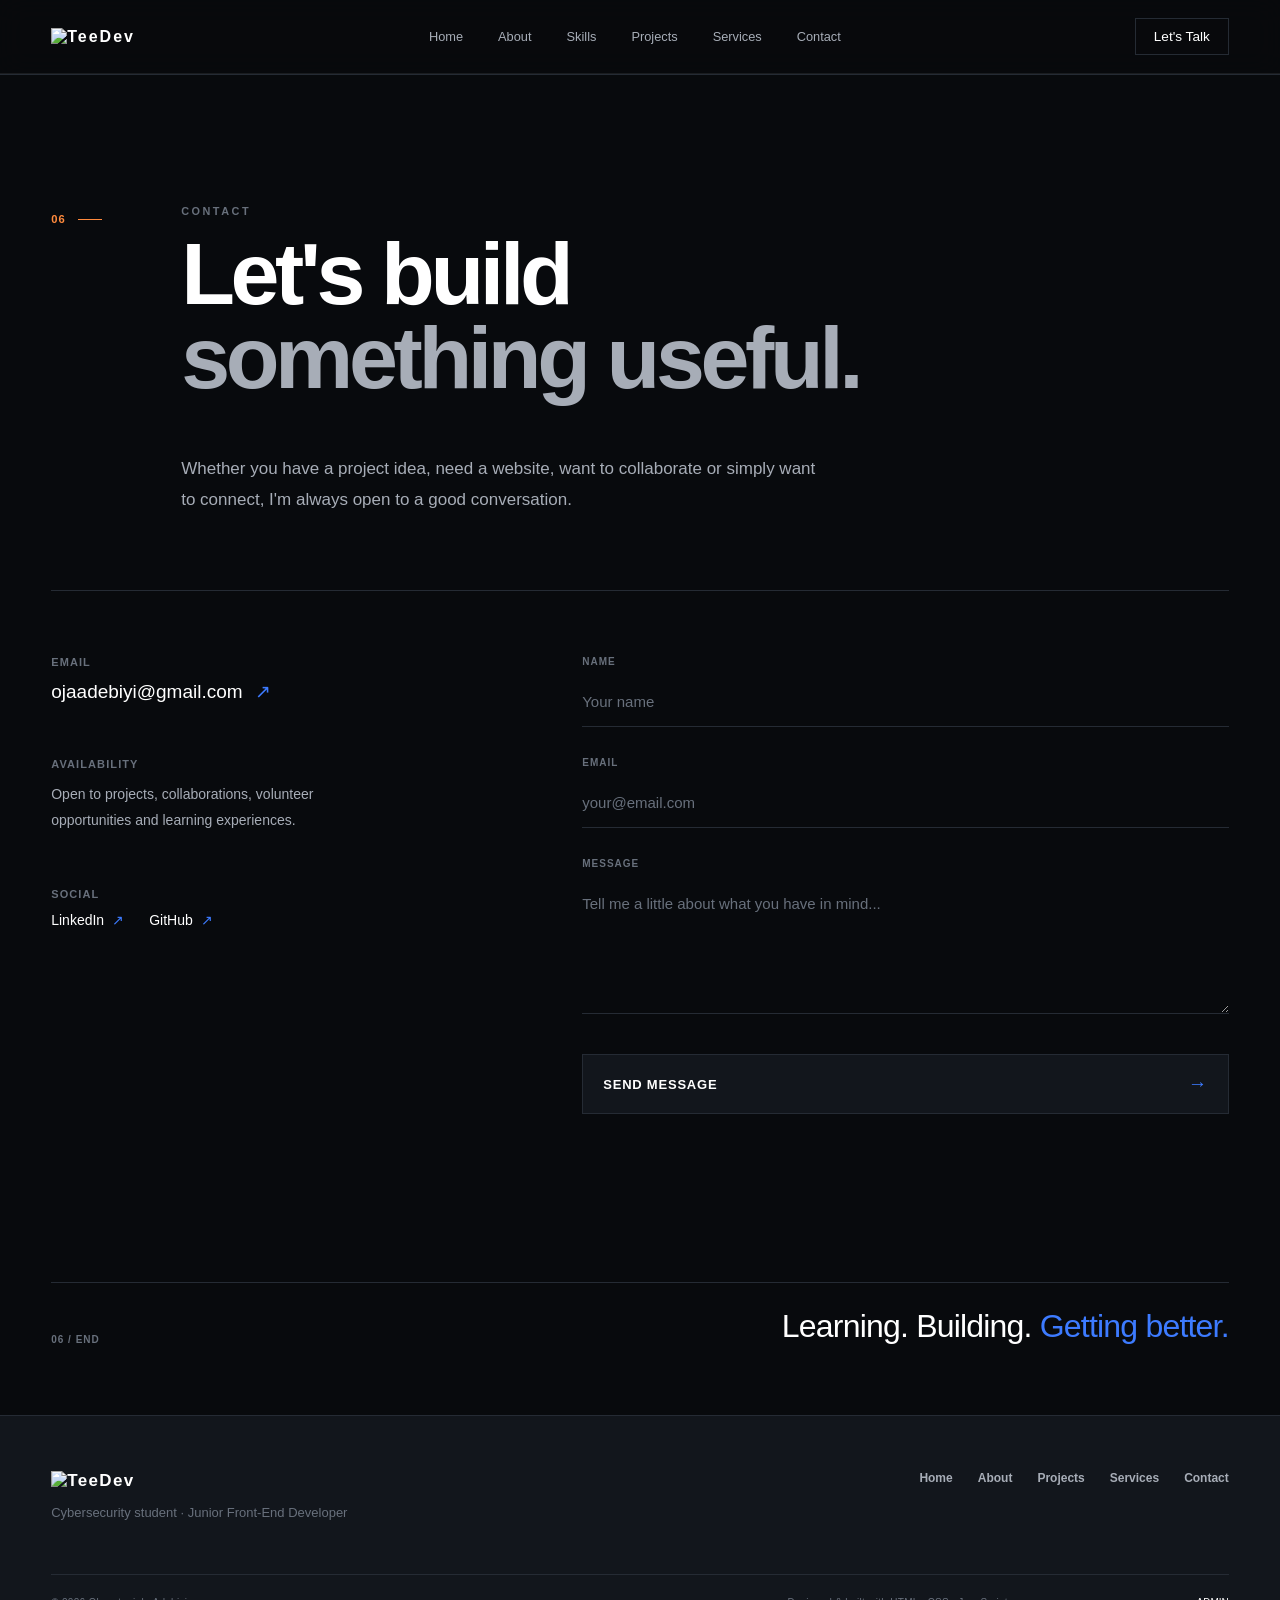
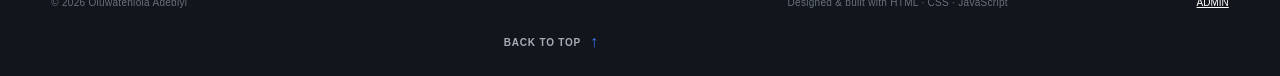
==== contact.html @ d4c6e060 "Initial TeeDev portfolio upload" ====
<!DOCTYPE html>
<html lang="en"><head><meta charset="utf-8"/><meta content="width=device-width, initial-scale=1.0" name="viewport"/><title>Contact — TeeDev</title><meta content="TeeDev — Digital portfolio showcasing web development, digital projects, creative work and experience." name="description"/><link href="portfolio.css" rel="stylesheet"/></head><body>
<header class="navbar">
<div class="nav-container">
<a class="logo" href="index.html">
<img alt="TeeDev" src="img/teedev-logo.png"/>
</a>
<button aria-expanded="false" aria-label="Open navigation" class="menu-toggle" type="button">
<span></span><span></span><span></span>
</button>
<nav class="nav-menu">
<a href="index.html">Home</a>
<a href="about.html">About</a>
<a href="skills.html">Skills</a>
<a href="projects.html">Projects</a>
<a href="services.html">Services</a>
<a href="contact.html">Contact</a>
</nav>
<a class="nav-button" href="contact.html">Let's Talk</a>
</div>
</header>
<main><section class="contact" id="contact">
<div class="contact-container">
<!-- SECTION HEADER -->
<div class="contact-heading">
<div class="section-number">
<span>06</span>
<i></i>
</div>
<div class="contact-title">
<p class="section-label">
                    CONTACT
                </p>
<h2>
                    Let's build
                    <span>something useful.</span>
</h2>
</div>
</div>
<!-- CONTACT INTRO -->
<div class="contact-intro">
<p>
                Whether you have a project idea, need a website,
                want to collaborate or simply want to connect,
                I'm always open to a good conversation.
            </p>
</div>
<!-- CONTACT CONTENT -->
<div class="contact-grid">
<!-- LEFT -->
<div class="contact-info">
<div class="contact-block">
<span class="contact-label">
                        EMAIL
                    </span>
<a class="contact-link" href="mailto:ojaadebiyi@gmail.com">
                        ojaadebiyi@gmail.com
                        <span>↗</span>
</a>
</div>
<div class="contact-block">
<span class="contact-label">
                        AVAILABILITY
                    </span>
<p>
                        Open to projects, collaborations,
                        volunteer opportunities and learning
                        experiences.
                    </p>
</div>
<div class="contact-block">
<span class="contact-label">
                        SOCIAL
                    </span>
<div class="contact-socials">
<a href="#" rel="noopener noreferrer" target="_blank">
                            LinkedIn
                            <span>↗</span>
</a>
<a href="#" rel="noopener noreferrer" target="_blank">
                            GitHub
                            <span>↗</span>
</a>
</div>
</div>
</div>
<!-- RIGHT — FORM -->
<div class="contact-form-wrap">
<form class="contact-form" id="contactForm">
<div class="form-group">
<label for="name">
                            NAME
                        </label>
<input id="name" name="name" placeholder="Your name" required="" type="text"/>
</div>
<div class="form-group">
<label for="email">
                            EMAIL
                        </label>
<input id="email" name="email" placeholder="your@email.com" required="" type="email"/>
</div>
<div class="form-group">
<label for="message">
                            MESSAGE
                        </label>
<textarea id="message" name="message" placeholder="Tell me a little about what you have in mind..." required="" rows="6"></textarea>
</div>
<button class="contact-submit" type="submit">
                        Send Message
                        <span>→</span>
</button>
<p class="form-status" id="formStatus"></p>
</form>
</div>
</div>
<!-- FINAL STATEMENT -->
<div class="contact-closing">
<span class="closing-number">
                06 / END
            </span>
<p>
                Learning. Building.
                <span>Getting better.</span>
</p>
</div>
</div>
</section></main>
<footer class="footer">
<div class="footer-container">
<div class="footer-top">
<div class="footer-brand">
<a class="footer-logo" href="index.html">
<img alt="TeeDev" src="img/teedev-logo.png"/>
</a>
<p>Cybersecurity student · Junior Front-End Developer</p>
</div>
<div class="footer-links">
<a href="index.html">Home</a>
<a href="about.html">About</a>
<a href="projects.html">Projects</a>
<a href="services.html">Services</a>
<a href="contact.html">Contact</a>
</div>
</div>
<div class="footer-bottom">
<span>© 2026 Oluwateniola Adebiyi</span>
<span>Designed &amp; built with HTML · CSS · JavaScript</span>
<a class="admin-access" href="admin.html">ADMIN</a><a class="back-to-top" href="#">BACK TO TOP <span>↑</span></a>
</div>
</div>
</footer>
<script src="portfolio.js"></script><script src="https://cdn.jsdelivr.net/npm/@supabase/supabase-js@2"></script><script src="supabase-config.js"></script><script src="portfolio.js"></script></body></html>
---- portfolio.css ----
/* =========================================
   PORTFOLIO — GLOBAL STYLES
========================================= */

:root {
    --bg: #080A0D;
    --surface: #12161C;
    --surface-light: #181D24;

    --white: #FFFFFF;
    --text-secondary: #A7ADB7;
    --text-muted: #68707C;

    --blue: #3D7BFF;
    --orange: #FF8A3D;

    --border: #252B34;

    --font-display: "Space Grotesk", sans-serif;
    --font-body: "Inter", sans-serif;
}

* {
    box-sizing: border-box;
    margin: 0;
    padding: 0;
}

html {
    scroll-behavior: smooth;
}

body {
    background: var(--bg);
    color: var(--white);
    font-family: var(--font-body);
    overflow-x: hidden;
}

img {
    max-width: 100%;
}

button,
a {
    font: inherit;
}

::selection {
    background: var(--blue);
    color: var(--white);
}


/* =========================================
   SHARED
========================================= */

.section-number {
    display: flex;
    align-items: center;
    gap: 12px;
    padding-top: 8px;
}

.section-number span {
    color: var(--orange);
    font-size: 0.7rem;
    font-weight: 700;
    letter-spacing: 1px;
}

.section-number i {
    display: block;
    width: 24px;
    height: 1px;
    background: var(--orange);
}

.section-label {
    margin: 0 0 15px;
    color: var(--text-muted);
    font-size: 0.68rem;
    font-weight: 700;
    letter-spacing: 2.5px;
}


/* =========================================
   NAVBAR
========================================= */

.navbar {
    position: sticky;
    top: 0;
    z-index: 1000;
    width: 100%;
    padding: 18px 0;
    background: rgba(8, 10, 13, 0.88);
    backdrop-filter: blur(14px);
    -webkit-backdrop-filter: blur(14px);
    border-bottom: 1px solid rgba(255, 255, 255, 0.08);
}

.nav-container {
    width: min(92%, 1200px);
    margin: 0 auto;
    display: flex;
    align-items: center;
    justify-content: space-between;
    gap: 30px;
}

.logo {
    flex-shrink: 0;
    color: var(--white);
    text-decoration: none;
    font-family: var(--font-display);
    font-size: 1rem;
    font-weight: 700;
    letter-spacing: 2px;
}

.nav-menu {
    display: flex;
    align-items: center;
    justify-content: center;
    gap: clamp(18px, 3vw, 35px);
    flex: 1;
}

.nav-menu a {
    position: relative;
    color: var(--text-secondary);
    text-decoration: none;
    font-size: clamp(0.78rem, 1vw, 0.9rem);
    white-space: nowrap;
    transition: color 0.25s ease;
}

.nav-menu a::after {
    content: "";
    position: absolute;
    left: 0;
    bottom: -7px;
    width: 0;
    height: 1px;
    background: var(--blue);
    transition: width 0.25s ease;
}

.nav-menu a:hover {
    color: var(--white);
}

.nav-menu a:hover::after {
    width: 100%;
}

.nav-button {
    flex-shrink: 0;
    padding: 10px 18px;
    color: var(--white);
    background: transparent;
    border: 1px solid var(--border);
    text-decoration: none;
    font-size: 0.85rem;
    transition: 0.25s ease;
}

.nav-button:hover {
    border-color: var(--blue);
    background: rgba(61, 123, 255, 0.08);
}

.menu-toggle {
    display: none;
    width: 38px;
    height: 34px;
    padding: 7px;
    border: 1px solid var(--border);
    background: transparent;
    cursor: pointer;
}

.menu-toggle span {
    display: block;
    width: 100%;
    height: 1px;
    margin: 4px 0;
    background: var(--white);
}


/* =========================================
   HERO
========================================= */

.hero {
    position: relative;
    min-height: calc(100vh - 75px);
    padding: 90px 0 100px;
    overflow: hidden;
    background: var(--bg);
}

.hero::before {
    content: "";
    position: absolute;
    top: 18%;
    left: -120px;
    width: 300px;
    height: 300px;
    background: rgba(61, 123, 255, 0.055);
    filter: blur(100px);
    pointer-events: none;
}

.hero-container {
    position: relative;
    z-index: 2;
    width: min(92%, 1200px);
    margin: 0 auto;
    display: grid;
    grid-template-columns: 0.82fr 1.18fr;
    gap: clamp(50px, 7vw, 100px);
    align-items: center;
}

.hero-visual {
    position: relative;
    display: flex;
    justify-content: center;
}

.hero-image-wrap {
    position: relative;
    width: min(100%, 430px);
    aspect-ratio: 4 / 5;
    overflow: hidden;
    background: var(--surface);
    border: 1px solid var(--border);
    box-shadow: 0 25px 70px rgba(0, 0, 0, 0.4);
}

.hero-image-wrap img {
    width: 100%;
    height: 100%;
    display: block;
    object-fit: cover;
    transition: transform 0.6s ease;
}

.hero-image-wrap:hover img {
    transform: scale(1.03);
}

.image-accent {
    position: absolute;
    width: 75%;
    height: 75%;
    right: -16%;
    bottom: -13%;
    border: 1px solid var(--orange);
    opacity: 0.65;
    z-index: -1;
}

.hero-image-wrap::after {
    content: "";
    position: absolute;
    inset: 0;
    background: linear-gradient(to top, rgba(8, 10, 13, 0.65), transparent 35%);
    pointer-events: none;
}

.image-label {
    position: absolute;
    left: 24px;
    bottom: 22px;
    z-index: 3;
    display: flex;
    align-items: center;
    gap: 12px;
}

.image-label span {
    color: var(--orange);
    font-size: 0.7rem;
    font-weight: 700;
}

.image-label p {
    color: rgba(255, 255, 255, 0.75);
    font-size: 0.65rem;
    font-weight: 600;
    letter-spacing: 3px;
}

.hero-content {
    width: 100%;
    max-width: 720px;
}

.hero-intro {
    margin-bottom: 46px;
}

.eyebrow {
    display: flex;
    align-items: center;
    gap: 10px;
    margin-bottom: 22px;
    color: var(--blue);
    font-size: 0.68rem;
    font-weight: 700;
    letter-spacing: 2px;
}

.eyebrow span {
    width: 24px;
    height: 1px;
    background: var(--orange);
    flex-shrink: 0;
}

.hero h1 {
    margin: 0;
    color: var(--white);
    font-family: var(--font-display);
    font-size: clamp(3.5rem, 6.5vw, 6.3rem);
    font-weight: 600;
    line-height: 0.9;
    letter-spacing: -4px;
}

.hero h1 span {
    display: block;
    margin-top: 8px;
    color: var(--blue);
}

.hero-description {
    max-width: 560px;
    margin: 30px 0 0;
    color: var(--text-secondary);
    font-size: 1rem;
    line-height: 1.8;
}

.profile-grid {
    display: grid;
    grid-template-columns: repeat(2, 1fr);
    gap: 12px;
}

.profile-card {
    position: relative;
    min-height: 200px;
    padding: 22px;
    background: rgba(18, 22, 28, 0.78);
    border: 1px solid var(--border);
    transition: 0.3s ease;
}

.profile-card:hover {
    transform: translateY(-4px);
    background: var(--surface-light);
    border-color: rgba(61, 123, 255, 0.4);
}

.profile-card::before {
    content: "";
    position: absolute;
    top: -1px;
    left: -1px;
    width: 30px;
    height: 2px;
    background: var(--blue);
    transition: width 0.3s ease;
}

.profile-card:hover::before {
    width: 70px;
}

.profile-card-focus::before {
    background: var(--orange);
}

.card-top {
    display: flex;
    align-items: center;
    gap: 12px;
    margin-bottom: 30px;
}

.card-number {
    color: var(--blue);
    font-size: 0.65rem;
    font-weight: 700;
    letter-spacing: 1px;
}

.profile-card-focus .card-number {
    color: var(--orange);
}

.card-line {
    width: 35px;
    height: 1px;
    background: var(--border);
}

.card-label {
    margin: 0 0 12px;
    color: var(--text-muted);
    font-size: 0.62rem;
    font-weight: 700;
    letter-spacing: 2px;
}

.profile-card h2 {
    margin: 0 0 9px;
    color: var(--white);
    font-family: var(--font-display);
    font-size: 1.05rem;
    font-weight: 500;
    line-height: 1.35;
}

.card-description {
    max-width: 290px;
    margin: 0;
    color: var(--text-secondary);
    font-size: 0.78rem;
    line-height: 1.65;
}

.card-status {
    display: inline-block;
    margin-top: 14px;
    color: var(--blue);
    font-size: 0.64rem;
    font-weight: 600;
}

.profile-card-focus .card-status {
    color: var(--orange);
}

.skill-tags {
    display: flex;
    flex-wrap: wrap;
    gap: 7px;
}

.skill-tags span {
    padding: 7px 9px;
    color: var(--text-secondary);
    border: 1px solid var(--border);
    font-size: 0.67rem;
}


/* =========================================
   ABOUT
========================================= */

.about {
    padding: 130px 0;
    background: var(--bg);
    border-top: 1px solid rgba(255, 255, 255, 0.04);
}

.about-container,
.skills-container,
.work-container {
    width: min(92%, 1200px);
    margin: 0 auto;
}

.about-heading {
    display: grid;
    grid-template-columns: 80px 1fr;
    column-gap: 25px;
    margin-bottom: 75px;
}

.about-heading h2,
.skills-title h2 {
    max-width: 700px;
    margin: 0;
    color: var(--white);
    font-family: var(--font-display);
    font-size: clamp(2.8rem, 5vw, 5rem);
    font-weight: 500;
    line-height: 0.98;
    letter-spacing: -3px;
}

.about-heading h2 span {
    color: var(--blue);
}

.about-content {
    display: grid;
    grid-template-columns: 1.35fr 0.65fr;
    gap: clamp(60px, 10vw, 140px);
    align-items: start;
}

.about-main {
    max-width: 720px;
}

.about-lead {
    margin: 0 0 30px;
    color: var(--white);
    font-family: var(--font-display);
    font-size: clamp(1.35rem, 2.2vw, 1.75rem);
    line-height: 1.5;
}

.about-main p:not(.about-lead) {
    max-width: 680px;
    margin: 0 0 22px;
    color: var(--text-secondary);
    font-size: 0.95rem;
    line-height: 1.85;
}

.about-side {
    border-top: 1px solid var(--border);
}

.about-detail {
    display: flex;
    flex-direction: column;
    gap: 7px;
    padding: 19px 0;
    border-bottom: 1px solid var(--border);
}

.detail-label {
    color: var(--text-muted);
    font-size: 0.6rem;
    font-weight: 700;
    letter-spacing: 2px;
}

.about-detail strong {
    color: var(--white);
    font-family: var(--font-display);
    font-size: 0.88rem;
    font-weight: 500;
}

.about-detail:first-child strong {
    color: var(--blue);
}

.about-direction {
    display: grid;
    grid-template-columns: 80px 1fr auto;
    align-items: center;
    gap: 25px;
    margin-top: 100px;
    padding: 35px 0;
    border-top: 1px solid var(--border);
    border-bottom: 1px solid var(--border);
}

.direction-number {
    color: var(--orange);
    font-size: 0.7rem;
    font-weight: 700;
}

.direction-label {
    margin: 0 0 8px;
    color: var(--text-muted);
    font-size: 0.6rem;
    font-weight: 700;
    letter-spacing: 2px;
}

.direction-content h3 {
    max-width: 650px;
    margin: 0;
    color: var(--white);
    font-family: var(--font-display);
    font-size: clamp(1.35rem, 2.5vw, 2rem);
    font-weight: 500;
    line-height: 1.35;
}

.direction-content h3 span {
    color: var(--blue);
}

.direction-mark {
    display: flex;
    align-items: flex-end;
    gap: 5px;
    height: 30px;
}

.direction-mark span {
    display: block;
    width: 3px;
    background: var(--orange);
}

.direction-mark span:nth-child(1) { height: 10px; }
.direction-mark span:nth-child(2) { height: 20px; }
.direction-mark span:nth-child(3) { height: 30px; }


/* =========================================
   SKILLS
========================================= */

.skills {
    padding: 130px 0;
    background: var(--surface);
    border-top: 1px solid rgba(255, 255, 255, 0.04);
}

.skills-heading {
    display: grid;
    grid-template-columns: 80px 1fr;
    gap: 25px;
    margin-bottom: 35px;
}

.skills-title h2 span {
    display: block;
    color: var(--blue);
}

.skills-intro {
    display: flex;
    justify-content: flex-end;
    margin-bottom: 65px;
}

.skills-intro p {
    max-width: 540px;
    margin: 0;
    color: var(--text-secondary);
    font-size: 0.95rem;
    line-height: 1.8;
}

.skills-groups {
    border-top: 1px solid var(--border);
}

.skill-group {
    padding: 35px 0;
    border-bottom: 1px solid var(--border);
}

.skill-group-header {
    display: grid;
    grid-template-columns: 55px 1fr auto;
    align-items: center;
    gap: 20px;
    margin-bottom: 28px;
}

.group-number {
    color: var(--orange);
    font-size: 0.68rem;
    font-weight: 700;
}

.skill-group-header h3 {
    color: var(--white);
    font-family: var(--font-display);
    font-size: 1.2rem;
    font-weight: 500;
}

.group-status {
    color: var(--text-muted);
    font-size: 0.58rem;
    font-weight: 700;
    letter-spacing: 1.8px;
}

.skill-list {
    margin-left: 75px;
}

.skill-item {
    display: grid;
    grid-template-columns: 1fr auto;
    align-items: center;
    gap: 30px;
    padding: 17px 0;
    border-top: 1px solid rgba(255, 255, 255, 0.045);
}

.skill-item > div {
    display: flex;
    align-items: baseline;
    gap: 15px;
}

.skill-item strong {
    color: var(--white);
    font-family: var(--font-display);
    font-size: 0.95rem;
    font-weight: 500;
}

.skill-item > div span {
    color: var(--text-muted);
    font-size: 0.72rem;
}

.skill-level {
    color: var(--blue);
    font-size: 0.58rem;
    font-weight: 700;
    letter-spacing: 1.5px;
    white-space: nowrap;
}

.skill-item.learning .skill-level {
    color: var(--orange);
}

.skill-item.exploring .skill-level {
    color: var(--text-muted);
}

.skills-note {
    display: flex;
    align-items: center;
    gap: 18px;
    margin-top: 60px;
    padding: 25px 0;
}

.note-mark {
    display: flex;
    align-items: center;
    justify-content: center;
    width: 32px;
    height: 32px;
    color: var(--orange);
    border: 1px solid var(--orange);
    font-size: 1rem;
}

.skills-note p {
    color: var(--text-secondary);
    font-family: var(--font-display);
    font-size: 0.95rem;
    line-height: 1.5;
}


/* =========================================
   SECTION 04 — PROJECTS & EXPERIENCE
========================================= */

.work {
    padding: 130px 0;
    background: var(--bg);
    border-top: 1px solid var(--border);
}

.work-heading {
    display: grid;
    grid-template-columns: 180px 1fr;
    gap: 50px;
    align-items: start;
}

.work-title h2 {
    max-width: 720px;
    margin: 0;
    font-family: var(--font-display);
    font-size: clamp(42px, 6vw, 76px);
    line-height: 0.98;
    letter-spacing: -0.045em;
    font-weight: 600;
}

.work-title h2 span {
    display: block;
    color: var(--text-secondary);
}

.work-intro {
    max-width: 610px;
    margin: 55px 0 90px 230px;
}

.work-intro p {
    color: var(--text-secondary);
    font-size: 17px;
    line-height: 1.8;
}

.projects-section {
    border-top: 1px solid var(--border);
    padding-top: 25px;
}

.projects-section-top,
.project-navigation {
    display: flex;
    align-items: center;
    justify-content: space-between;
}

.projects-section-top {
    margin-bottom: 30px;
}

.projects-label {
    display: flex;
    align-items: center;
    gap: 18px;
}

.projects-label span,
.project-index {
    color: var(--orange);
    font-family: var(--font-display);
    font-weight: 600;
}

.projects-label span {
    font-size: 13px;
}

.projects-label p {
    color: var(--text-muted);
    font-size: 11px;
    letter-spacing: 0.16em;
    font-weight: 600;
}

.project-counter {
    display: flex;
    align-items: center;
    gap: 10px;
    color: var(--text-secondary);
    font-family: var(--font-display);
    font-size: 13px;
}

.project-counter i {
    width: 28px;
    height: 1px;
    background: var(--border);
}

.project-slider {
    width: 100%;
    overflow: hidden;
    border: 1px solid var(--border);
    background: var(--surface);
}

.project-track {
    display: flex;
    width: 100%;
    transition: transform 0.65s cubic-bezier(0.22, 1, 0.36, 1);
    will-change: transform;
}

.project-slide {
    flex: 0 0 100%;
    width: 100%;
    min-width: 100%;
    display: grid;
    grid-template-columns: 1.05fr 0.95fr;
    min-height: 520px;
}

.project-slide-visual {
    padding: 40px;
    display: flex;
    align-items: center;
    justify-content: center;
    background: rgba(61, 123, 255, 0.025);
    border-right: 1px solid var(--border);
}

.project-browser {
    width: 100%;
    max-width: 540px;
    border: 1px solid #303640;
    background: #0D1015;
    box-shadow: 0 25px 60px rgba(0, 0, 0, 0.35);
}

.browser-bar {
    height: 42px;
    padding: 0 15px;
    display: flex;
    align-items: center;
    justify-content: space-between;
    border-bottom: 1px solid #272D36;
    background: #11151B;
}

.browser-dots {
    display: flex;
    gap: 6px;
}

.browser-dots span {
    width: 7px;
    height: 7px;
    border-radius: 50%;
    background: #454C56;
}

.browser-label {
    color: var(--text-muted);
    font-size: 8px;
    letter-spacing: 0.14em;
    font-weight: 600;
}

.project-preview {
    position: relative;
    min-height: 355px;
    overflow: hidden;
    display: flex;
    flex-direction: column;
    justify-content: space-between;
    padding: 28px;
}

.project-preview::before,
.project-preview::after {
    content: "";
    position: absolute;
    border: 1px solid rgba(255, 255, 255, 0.07);
    border-radius: 50%;
}

.project-preview::before {
    width: 220px;
    height: 220px;
    right: -80px;
    top: -80px;
}

.project-preview::after {
    width: 150px;
    height: 150px;
    left: -75px;
    bottom: -75px;
    border-color: rgba(61, 123, 255, 0.15);
}

.dking-preview {
    background: #10151D;
}

.kole-preview {
    background: #101614;
}

.preview-top {
    position: relative;
    z-index: 2;
    display: flex;
    justify-content: space-between;
    color: var(--text-muted);
    font-size: 9px;
    letter-spacing: 0.15em;
    font-weight: 600;
}

.preview-center {
    position: relative;
    z-index: 2;
}

.preview-index {
    display: block;
    margin-bottom: 18px;
    color: var(--blue);
    font-size: 10px;
    letter-spacing: 0.14em;
    font-weight: 600;
}

.preview-center h3 {
    color: var(--white);
    font-family: var(--font-display);
    font-size: clamp(42px, 5vw, 66px);
    line-height: 0.88;
    letter-spacing: -0.05em;
    font-weight: 600;
}

.preview-line {
    display: block;
    width: 65px;
    height: 2px;
    margin: 24px 0 16px;
    background: var(--orange);
}

.preview-center p {
    color: var(--text-secondary);
    font-size: 10px;
    letter-spacing: 0.18em;
}

.project-slide-content {
    padding: 55px 48px;
    display: flex;
    flex-direction: column;
    justify-content: center;
}

.project-slide-heading {
    display: flex;
    align-items: flex-start;
    justify-content: space-between;
    gap: 25px;
}

.project-type {
    margin-bottom: 15px;
    color: var(--blue);
    font-size: 10px;
    letter-spacing: 0.16em;
    font-weight: 600;
}

.project-slide-heading h3 {
    max-width: 390px;
    font-family: var(--font-display);
    font-size: clamp(30px, 4vw, 48px);
    line-height: 0.98;
    letter-spacing: -0.04em;
    font-weight: 600;
}

.project-slide-heading h3 span {
    display: block;
    color: var(--text-secondary);
}

.project-index {
    font-size: 13px;
}

.project-description {
    max-width: 470px;
    margin: 30px 0;
    color: var(--text-secondary);
    font-size: 15px;
    line-height: 1.8;
}

.project-details {
    display: grid;
    grid-template-columns: repeat(3, 1fr);
    border-top: 1px solid var(--border);
    border-bottom: 1px solid var(--border);
}

.project-details div {
    padding: 17px 12px 17px 0;
}

.project-details div + div {
    padding-left: 15px;
    border-left: 1px solid var(--border);
}

.project-details span {
    display: block;
    margin-bottom: 7px;
    color: var(--text-muted);
    font-size: 9px;
    letter-spacing: 0.14em;
}

.project-details strong {
    color: var(--white);
    font-size: 12px;
    font-weight: 500;
}

.project-action-row {
    margin-top: 30px;
}

.project-button {
    display: inline-flex;
    align-items: center;
    gap: 14px;
    padding: 13px 18px;
    border: 1px solid #343B46;
    color: var(--white);
    text-decoration: none;
    font-size: 12px;
    transition: 0.25s ease;
}

.project-button span {
    color: var(--orange);
    font-size: 16px;
}

.project-button:hover {
    background: var(--surface-light);
    border-color: var(--blue);
    transform: translateY(-2px);
}

.project-navigation {
    padding-top: 25px;
}

.project-nav-button {
    display: inline-flex;
    align-items: center;
    gap: 12px;
    padding: 8px 0;
    border: 0;
    background: transparent;
    color: var(--text-secondary);
    cursor: pointer;
    transition: color 0.25s ease;
}

.project-nav-button span {
    color: var(--white);
    font-size: 20px;
    transition: transform 0.25s ease;
}

.project-nav-button small {
    font-size: 9px;
    letter-spacing: 0.14em;
    font-weight: 600;
}

.project-nav-button:hover {
    color: var(--white);
}

#projectPrev:hover span {
    transform: translateX(-4px);
}

#projectNext:hover span {
    transform: translateX(4px);
}

.project-dots {
    display: flex;
    align-items: center;
    gap: 9px;
}

.project-dot {
    width: 7px;
    height: 7px;
    padding: 0;
    border: 1px solid var(--text-muted);
    background: transparent;
    border-radius: 50%;
    cursor: pointer;
    transition: 0.3s ease;
}

.project-dot.active {
    width: 25px;
    border-radius: 10px;
    border-color: var(--blue);
    background: var(--blue);
}


/* =========================================
   EXPERIENCE
========================================= */

.experience-section {
    margin-top: 125px;
}

.experience-section-heading {
    display: grid;
    grid-template-columns: 180px 1fr;
    gap: 50px;
    padding-bottom: 30px;
    border-bottom: 1px solid var(--border);
}

.experience-label {
    display: flex;
    align-items: center;
    gap: 18px;
}

.experience-label span {
    color: var(--orange);
    font-family: var(--font-display);
    font-size: 13px;
    font-weight: 600;
}

.experience-label p {
    color: var(--text-muted);
    font-size: 11px;
    letter-spacing: 0.16em;
    font-weight: 600;
}

.experience-intro {
    max-width: 580px;
    color: var(--text-secondary);
    font-size: 15px;
    line-height: 1.8;
}

.experience-item {
    display: grid;
    grid-template-columns: 180px 1fr;
    gap: 50px;
    padding: 45px 0;
    border-bottom: 1px solid var(--border);
}

.experience-number {
    color: var(--text-muted);
    font-family: var(--font-display);
    font-size: 13px;
}

.experience-top {
    display: flex;
    align-items: flex-start;
    justify-content: space-between;
    gap: 30px;
}

.experience-type {
    margin-bottom: 10px;
    color: var(--blue);
    font-size: 9px;
    letter-spacing: 0.15em;
    font-weight: 600;
}

.experience-top h3 {
    color: var(--white);
    font-family: var(--font-display);
    font-size: clamp(25px, 3vw, 36px);
    line-height: 1;
    letter-spacing: -0.035em;
    font-weight: 600;
}

.experience-location {
    display: block;
    margin-top: 10px;
    color: var(--text-muted);
    font-size: 12px;
}

.experience-date {
    flex-shrink: 0;
    color: var(--text-muted);
    font-family: var(--font-display);
    font-size: 10px;
    letter-spacing: 0.08em;
}

.experience-main ul {
    max-width: 720px;
    margin-top: 28px;
    list-style: none;
}

.experience-main li {
    position: relative;
    padding-left: 22px;
    margin-bottom: 12px;
    color: var(--text-secondary);
    font-size: 14px;
    line-height: 1.7;
}

.experience-main li::before {
    content: "";
    position: absolute;
    left: 0;
    top: 10px;
    width: 6px;
    height: 1px;
    background: var(--orange);
}

.work-note {
    display: flex;
    align-items: center;
    gap: 20px;
    max-width: 650px;
    margin: 70px auto 0;
    text-align: center;
}

.work-note > span {
    color: var(--orange);
    font-size: 22px;
}

.work-note p {
    color: var(--text-muted);
    font-size: 13px;
    line-height: 1.7;
}


/* =========================================
   NEXT SECTIONS PLACEHOLDER
========================================= */

.placeholder-section {
    min-height: 30vh;
    padding: 100px 0;
    border-top: 1px solid var(--border);
    background: var(--surface);
}

.placeholder-container {
    width: min(92%, 1200px);
    margin: 0 auto;
    display: flex;
    align-items: center;
    gap: 18px;
}

.placeholder-container span {
    color: var(--orange);
    font-family: var(--font-display);
    font-size: 13px;
}

.placeholder-container p {
    color: var(--text-muted);
    font-size: 11px;
    letter-spacing: 0.16em;
}


/* =========================================
   RESPONSIVE
========================================= */

@media (max-width: 1000px) {
    .hero {
        padding: 70px 0 80px;
    }

    .hero-container {
        gap: 45px;
    }

    .hero h1 {
        font-size: clamp(3.2rem, 6vw, 5rem);
    }

    .work-heading,
    .experience-section-heading,
    .experience-item {
        grid-template-columns: 130px 1fr;
        gap: 30px;
    }

    .work-intro {
        margin-left: 160px;
    }

    .project-slide {
        grid-template-columns: 1fr;
    }

    .project-slide-visual {
        min-height: 400px;
        border-right: 0;
        border-bottom: 1px solid var(--border);
    }
}

@media (max-width: 820px) {
    .nav-container {
        position: relative;
    }

    .menu-toggle {
        display: block;
        order: 3;
    }

    .nav-button {
        margin-left: auto;
    }

    .nav-menu {
        position: absolute;
        top: calc(100% + 18px);
        left: 0;
        right: 0;
        display: none;
        flex-direction: column;
        align-items: stretch;
        gap: 0;
        padding: 8px;
        background: var(--surface);
        border: 1px solid var(--border);
    }

    .nav-menu.active {
        display: flex;
    }

    .nav-menu a {
        padding: 14px;
    }

    .nav-menu a::after {
        display: none;
    }

    .hero-container {
        grid-template-columns: 1fr;
    }

    .hero-visual {
        justify-content: flex-start;
    }

    .hero-image-wrap {
        width: min(100%, 370px);
    }

    .about {
        padding: 100px 0;
    }

    .about-heading,
    .skills-heading {
        grid-template-columns: 55px 1fr;
        gap: 20px;
    }

    .about-content {
        grid-template-columns: 1fr;
        gap: 55px;
    }

    .about-side {
        max-width: 500px;
    }

    .about-direction {
        grid-template-columns: 55px 1fr auto;
        gap: 20px;
        margin-top: 75px;
    }

    .skills {
        padding: 100px 0;
    }

    .skill-list {
        margin-left: 75px;
    }

    .project-slide-content {
        padding: 45px;
    }

    .experience-item {
        grid-template-columns: 70px 1fr;
    }
}

@media (max-width: 600px) {
    .nav-container {
        width: 90%;
        gap: 12px;
    }

    .logo {
        font-size: 0.85rem;
    }

    .nav-button {
        padding: 9px 12px;
        font-size: 0.75rem;
    }

    .hero {
        padding: 45px 0 60px;
    }

    .hero-container,
    .about-container,
    .skills-container,
    .work-container {
        width: 90%;
    }

    .hero-container {
        gap: 45px;
    }

    .hero-image-wrap {
        width: min(100%, 330px);
    }

    .hero h1 {
        font-size: clamp(3rem, 15vw, 4.2rem);
        letter-spacing: -3px;
    }

    .eyebrow {
        font-size: 0.57rem;
        letter-spacing: 1.5px;
    }

    .profile-grid {
        grid-template-columns: 1fr;
        gap: 10px;
    }

    .profile-card {
        min-height: auto;
        padding: 20px;
    }

    .about {
        padding: 80px 0;
    }

    .about-heading,
    .skills-heading,
    .work-heading {
        display: block;
    }

    .about-heading .section-number,
    .skills-heading .section-number,
    .work-heading .section-number {
        margin-bottom: 22px;
    }

    .about-heading h2,
    .skills-title h2 {
        font-size: clamp(2.6rem, 13vw, 4rem);
        letter-spacing: -2.5px;
    }

    .about-lead {
        font-size: 1.25rem;
    }

    .about-main p:not(.about-lead) {
        font-size: 0.9rem;
    }

    .about-direction {
        grid-template-columns: 1fr;
        gap: 18px;
        margin-top: 60px;
        padding: 28px 0;
    }

    .direction-mark {
        display: none;
    }

    .skills {
        padding: 80px 0;
    }

    .skills-intro {
        justify-content: flex-start;
        margin-bottom: 45px;
    }

    .skills-intro p {
        font-size: 0.9rem;
    }

    .skill-group {
        padding: 28px 0;
    }

    .skill-group-header {
        grid-template-columns: 40px 1fr;
        gap: 15px;
    }

    .group-status {
        grid-column: 2;
    }

    .skill-list {
        margin-left: 55px;
    }

    .skill-item {
        grid-template-columns: 1fr;
        gap: 10px;
    }

    .skill-item > div {
        flex-direction: column;
        gap: 5px;
    }

    .skills-note {
        align-items: flex-start;
        margin-top: 40px;
    }

    .work {
        padding: 85px 0;
    }

    .work-title h2 {
        font-size: clamp(40px, 12vw, 58px);
    }

    .work-intro {
        margin: 35px 0 60px;
    }

    .work-intro p {
        font-size: 15px;
    }

    .projects-section-top {
        margin-bottom: 20px;
    }

    .projects-label {
        gap: 10px;
    }

    .projects-label p {
        font-size: 9px;
    }

    .project-slide-visual {
        padding: 20px;
        min-height: 310px;
    }

    .project-preview {
        min-height: 260px;
        padding: 22px;
    }

    .preview-center h3 {
        font-size: 43px;
    }

    .project-slide-content {
        padding: 32px 24px 35px;
    }

    .project-slide-heading h3 {
        font-size: 32px;
    }

    .project-description {
        margin: 25px 0;
        font-size: 14px;
    }

    .project-details {
        grid-template-columns: 1fr;
    }

    .project-details div,
    .project-details div + div {
        padding: 13px 0;
        border-left: 0;
    }

    .project-details div + div {
        border-top: 1px solid var(--border);
    }

    .experience-section {
        margin-top: 90px;
    }

    .experience-section-heading {
        display: block;
    }

    .experience-intro {
        margin-top: 22px;
    }

    .experience-item {
        display: block;
        padding: 35px 0;
    }

    .experience-number {
        margin-bottom: 18px;
    }

    .experience-top {
        display: block;
    }

    .experience-date {
        display: block;
        margin-top: 18px;
    }

    .experience-top h3 {
        font-size: 29px;
    }

    .experience-main ul {
        margin-top: 24px;
    }

    .work-note {
        margin-top: 55px;
        align-items: flex-start;
        text-align: left;
    }
}

@media (max-width: 400px) {
    .nav-button {
        display: none;
    }

    .hero h1 {
        font-size: 2.8rem;
    }

    .profile-card {
        padding: 18px;
    }

    .skill-list {
        margin-left: 45px;
    }

    .skill-item strong {
        font-size: 0.88rem;
    }

    .project-slide-visual {
        padding: 14px;
    }

    .project-preview {
        min-height: 235px;
        padding: 18px;
    }

    .preview-center h3 {
        font-size: 36px;
    }

    .project-slide-content {
        padding: 28px 18px;
    }

    .project-slide-heading h3 {
        font-size: 28px;
    }

    .project-button {
        width: 100%;
        justify-content: center;
    }

    .experience-top h3 {
        font-size: 26px;
    }
}
/* =========================================
   SECTION 05 — SERVICES
========================================= */

.services {
    position: relative;
    padding: 130px 0;
    background: var(--surface);
    border-top: 1px solid var(--border);
}

.services-container {
    width: min(92%, 1200px);
    margin: 0 auto;
}


/* =========================================
   SERVICES HEADING
========================================= */

.services-heading {
    display: grid;
    grid-template-columns: 90px 1fr;
    gap: 40px;
    align-items: start;
}

.services-title {
    max-width: 760px;
}

.services-title h2 {
    margin: 12px 0 0;
    font-family: var(--font-display);
    font-size: clamp(42px, 6vw, 78px);
    line-height: 0.98;
    letter-spacing: -0.045em;
    font-weight: 600;
    color: var(--white);
}

.services-title h2 span {
    display: block;
    color: var(--text-secondary);
}


/* =========================================
   SERVICES INTRO
========================================= */

.services-intro {
    max-width: 650px;
    margin: 55px 0 70px 130px;
}

.services-intro p {
    margin: 0;
    color: var(--text-secondary);
    font-size: 17px;
    line-height: 1.8;
}


/* =========================================
   SERVICES LIST
========================================= */

.services-list {
    border-top: 1px solid var(--border);
}

.service-item {
    display: grid;
    grid-template-columns: 90px 1fr;
    gap: 40px;
    padding: 38px 0;
    border-bottom: 1px solid var(--border);
    transition:
        padding 0.3s ease,
        background 0.3s ease;
}

.service-item:hover {
    padding-left: 15px;
    padding-right: 15px;
    background: rgba(255, 255, 255, 0.015);
}

.service-number {
    padding-top: 5px;
    color: var(--orange);
    font-family: var(--font-display);
    font-size: 13px;
    font-weight: 600;
    letter-spacing: 0.08em;
}

.service-main {
    max-width: 850px;
}

.service-title-row {
    display: flex;
    align-items: center;
    justify-content: space-between;
    gap: 30px;
}

.service-title-row h3 {
    margin: 0;
    color: var(--white);
    font-family: var(--font-display);
    font-size: clamp(24px, 3vw, 34px);
    line-height: 1.2;
    font-weight: 500;
    letter-spacing: -0.025em;
}

.service-arrow {
    flex-shrink: 0;
    color: var(--blue);
    font-size: 25px;
    transition:
        transform 0.3s ease,
        color 0.3s ease;
}

.service-item:hover .service-arrow {
    transform: translate(4px, -4px);
    color: var(--orange);
}

.service-main > p {
    max-width: 700px;
    margin: 15px 0 22px;
    color: var(--text-secondary);
    font-size: 15px;
    line-height: 1.8;
}


/* =========================================
   SERVICE TAGS
========================================= */

.service-tags {
    display: flex;
    flex-wrap: wrap;
    gap: 8px;
}

.service-tags span {
    padding: 7px 11px;
    border: 1px solid var(--border);
    color: var(--text-muted);
    font-size: 11px;
    font-weight: 600;
    letter-spacing: 0.05em;
    text-transform: uppercase;
}


/* =========================================
   SERVICES NOTE
========================================= */

.services-note {
    display: grid;
    grid-template-columns: 40px 1fr auto;
    align-items: center;
    gap: 25px;
    margin-top: 65px;
    padding: 28px 0;
    border-top: 1px solid var(--border);
    border-bottom: 1px solid var(--border);
}

.services-note > span {
    color: var(--orange);
    font-family: var(--font-display);
    font-size: 25px;
}

.services-note p {
    margin: 0;
    color: var(--text-secondary);
    font-size: 15px;
}

.services-note strong {
    color: var(--white);
    font-weight: 500;
}

.services-note a {
    display: inline-flex;
    align-items: center;
    gap: 12px;
    color: var(--white);
    font-size: 13px;
    font-weight: 600;
    text-decoration: none;
    text-transform: uppercase;
    letter-spacing: 0.06em;
    transition: color 0.25s ease;
}

.services-note a span {
    color: var(--blue);
    font-size: 18px;
    transition: transform 0.25s ease;
}

.services-note a:hover {
    color: var(--orange);
}

.services-note a:hover span {
    transform: translateX(5px);
}


/* =========================================
   SERVICES RESPONSIVE
========================================= */

@media (max-width: 800px) {

    .services {
        padding: 100px 0;
    }

    .services-heading {
        grid-template-columns: 60px 1fr;
        gap: 25px;
    }

    .services-intro {
        margin-left: 85px;
    }

    .service-item {
        grid-template-columns: 60px 1fr;
        gap: 25px;
    }

}


@media (max-width: 600px) {

    .services {
        padding: 85px 0;
    }

    .services-heading {
        display: block;
    }

    .services-heading .section-number {
        margin-bottom: 30px;
    }

    .services-title h2 {
        font-size: clamp(40px, 12vw, 58px);
    }

    .services-intro {
        margin: 40px 0 55px;
    }

    .services-intro p {
        font-size: 15px;
    }

    .service-item {
        grid-template-columns: 40px 1fr;
        gap: 18px;
        padding: 30px 0;
    }

    .service-item:hover {
        padding-left: 8px;
        padding-right: 8px;
    }

    .service-title-row {
        align-items: flex-start;
        gap: 15px;
    }

    .service-title-row h3 {
        font-size: 22px;
    }

    .service-arrow {
        font-size: 20px;
    }

    .service-main > p {
        font-size: 14px;
        line-height: 1.7;
    }

    .services-note {
        grid-template-columns: 30px 1fr;
        gap: 15px;
    }

    .services-note a {
        grid-column: 2;
    }

}


@media (max-width: 400px) {

    .service-item {
        grid-template-columns: 1fr;
        gap: 10px;
    }

    .service-number {
        padding-top: 0;
    }

    .service-title-row h3 {
        font-size: 20px;
    }

    .services-note {
        grid-template-columns: 1fr;
    }

    .services-note a {
        grid-column: auto;
    }
}
/* =========================================
   SECTION 06 — CONTACT
========================================= */

.contact {
    position: relative;
    padding: 130px 0 70px;
    background: var(--bg);
    border-top: 1px solid var(--border);
}

.contact-container {
    width: min(92%, 1200px);
    margin: 0 auto;
}


/* =========================================
   CONTACT HEADING
========================================= */

.contact-heading {
    display: grid;
    grid-template-columns: 90px 1fr;
    gap: 40px;
    align-items: start;
}

.contact-title {
    max-width: 800px;
}

.contact-title h2 {
    margin: 12px 0 0;
    color: var(--white);
    font-family: var(--font-display);
    font-size: clamp(44px, 7vw, 88px);
    line-height: 0.95;
    letter-spacing: -0.05em;
    font-weight: 600;
}

.contact-title h2 span {
    display: block;
    color: var(--text-secondary);
}


/* =========================================
   CONTACT INTRO
========================================= */

.contact-intro {
    max-width: 650px;
    margin: 55px 0 75px 130px;
}

.contact-intro p {
    margin: 0;
    color: var(--text-secondary);
    font-size: 17px;
    line-height: 1.8;
}


/* =========================================
   CONTACT GRID
========================================= */

.contact-grid {
    display: grid;
    grid-template-columns: 0.8fr 1.2fr;
    gap: 100px;
    padding-top: 65px;
    border-top: 1px solid var(--border);
}


/* =========================================
   CONTACT INFO
========================================= */

.contact-info {
    display: flex;
    flex-direction: column;
    gap: 55px;
}

.contact-block {
    display: flex;
    flex-direction: column;
    gap: 12px;
}

.contact-label {
    color: var(--text-muted);
    font-size: 11px;
    font-weight: 700;
    letter-spacing: 0.1em;
}

.contact-link {
    display: inline-flex;
    align-items: center;
    gap: 12px;
    width: fit-content;
    color: var(--white);
    font-family: var(--font-display);
    font-size: 19px;
    text-decoration: none;
    transition: color 0.25s ease;
}

.contact-link span {
    color: var(--blue);
    transition: transform 0.25s ease;
}

.contact-link:hover {
    color: var(--orange);
}

.contact-link:hover span {
    transform: translate(3px, -3px);
}

.contact-block > p {
    max-width: 320px;
    margin: 0;
    color: var(--text-secondary);
    font-size: 14px;
    line-height: 1.8;
}


/* =========================================
   SOCIAL LINKS
========================================= */

.contact-socials {
    display: flex;
    flex-wrap: wrap;
    gap: 25px;
}

.contact-socials a {
    display: inline-flex;
    align-items: center;
    gap: 8px;
    color: var(--white);
    font-size: 14px;
    text-decoration: none;
    transition: color 0.25s ease;
}

.contact-socials a span {
    color: var(--blue);
}

.contact-socials a:hover {
    color: var(--orange);
}


/* =========================================
   CONTACT FORM
========================================= */

.contact-form-wrap {
    width: 100%;
}

.contact-form {
    display: flex;
    flex-direction: column;
    gap: 30px;
}

.form-group {
    display: flex;
    flex-direction: column;
    gap: 10px;
}

.form-group label {
    color: var(--text-muted);
    font-size: 10px;
    font-weight: 700;
    letter-spacing: 0.1em;
}

.form-group input,
.form-group textarea {
    width: 100%;
    padding: 16px 0;
    border: none;
    border-bottom: 1px solid var(--border);
    outline: none;
    background: transparent;
    color: var(--white);
    font-family: var(--font-body);
    font-size: 15px;
    resize: vertical;
    transition: border-color 0.25s ease;
}

.form-group input::placeholder,
.form-group textarea::placeholder {
    color: var(--text-muted);
}

.form-group input:focus,
.form-group textarea:focus {
    border-bottom-color: var(--blue);
}

.form-group textarea {
    min-height: 130px;
}


/* =========================================
   SUBMIT BUTTON
========================================= */

.contact-submit {
    display: inline-flex;
    align-items: center;
    justify-content: space-between;
    gap: 20px;
    width: 100%;
    margin-top: 10px;
    padding: 18px 20px;
    border: 1px solid var(--border);
    background: var(--surface);
    color: var(--white);
    font-family: var(--font-body);
    font-size: 13px;
    font-weight: 600;
    text-transform: uppercase;
    letter-spacing: 0.06em;
    cursor: pointer;
    transition:
        background 0.25s ease,
        border-color 0.25s ease,
        transform 0.25s ease;
}

.contact-submit span {
    color: var(--blue);
    font-size: 19px;
    transition: transform 0.25s ease;
}

.contact-submit:hover {
    background: var(--surface-light);
    border-color: var(--blue);
}

.contact-submit:hover span {
    transform: translateX(5px);
}

.contact-submit:active {
    transform: translateY(1px);
}


/* =========================================
   FORM STATUS
========================================= */

.form-status {
    min-height: 18px;
    margin: 0;
    color: var(--text-secondary);
    font-size: 13px;
}


/* =========================================
   CLOSING
========================================= */

.contact-closing {
    display: flex;
    align-items: flex-end;
    justify-content: space-between;
    gap: 30px;
    margin-top: 120px;
    padding-top: 25px;
    border-top: 1px solid var(--border);
}

.closing-number {
    color: var(--text-muted);
    font-size: 10px;
    font-weight: 600;
    letter-spacing: 0.1em;
}

.contact-closing p {
    margin: 0;
    color: var(--white);
    font-family: var(--font-display);
    font-size: clamp(20px, 3vw, 32px);
    font-weight: 500;
    letter-spacing: -0.025em;
}

.contact-closing p span {
    color: var(--blue);
}


/* =========================================
   CONTACT RESPONSIVE
========================================= */

@media (max-width: 900px) {

    .contact-grid {
        grid-template-columns: 1fr;
        gap: 70px;
    }

    .contact-info {
        display: grid;
        grid-template-columns: repeat(3, 1fr);
        gap: 30px;
    }

}


@media (max-width: 800px) {

    .contact {
        padding: 100px 0 60px;
    }

    .contact-heading {
        grid-template-columns: 60px 1fr;
        gap: 25px;
    }

    .contact-intro {
        margin-left: 85px;
    }

}


@media (max-width: 600px) {

    .contact {
        padding: 85px 0 50px;
    }

    .contact-heading {
        display: block;
    }

    .contact-heading .section-number {
        margin-bottom: 30px;
    }

    .contact-title h2 {
        font-size: clamp(42px, 12vw, 62px);
    }

    .contact-intro {
        margin: 40px 0 55px;
    }

    .contact-intro p {
        font-size: 15px;
    }

    .contact-grid {
        padding-top: 45px;
        gap: 60px;
    }

    .contact-info {
        display: flex;
        gap: 40px;
    }

    .contact-link {
        font-size: 17px;
        word-break: break-word;
    }

    .contact-closing {
        display: block;
        margin-top: 80px;
    }

    .closing-number {
        display: block;
        margin-bottom: 18px;
    }
}
/* =========================================
   FOOTER
========================================= */

.footer {
    background: var(--surface);
    border-top: 1px solid var(--border);
    padding: 55px 0 25px;
}

.footer-container {
    width: min(92%, 1200px);
    margin: 0 auto;
}


/* =========================================
   FOOTER TOP
========================================= */

.footer-top {
    display: flex;
    align-items: flex-start;
    justify-content: space-between;
    gap: 50px;
    padding-bottom: 50px;
}

.footer-brand {
    max-width: 350px;
}

.footer-logo {
    color: var(--white);
    font-family: var(--font-display);
    font-size: 17px;
    font-weight: 700;
    letter-spacing: 0.08em;
    text-decoration: none;
}

.footer-brand p {
    margin: 12px 0 0;
    color: var(--text-muted);
    font-size: 13px;
    line-height: 1.6;
}


/* =========================================
   FOOTER LINKS
========================================= */

.footer-links {
    display: flex;
    flex-wrap: wrap;
    justify-content: flex-end;
    gap: 25px;
}

.footer-links a {
    color: var(--text-secondary);
    font-size: 12px;
    font-weight: 600;
    text-decoration: none;
    transition: color 0.25s ease;
}

.footer-links a:hover {
    color: var(--white);
}


/* =========================================
   FOOTER BOTTOM
========================================= */

.footer-bottom {
    display: grid;
    grid-template-columns: 1fr 1fr auto;
    align-items: center;
    gap: 25px;
    padding-top: 22px;
    border-top: 1px solid var(--border);
}

.footer-bottom > span {
    color: var(--text-muted);
    font-size: 10px;
    letter-spacing: 0.03em;
}

.footer-bottom > span:nth-child(2) {
    text-align: center;
}


/* =========================================
   BACK TO TOP
========================================= */

.back-to-top {
    display: inline-flex;
    align-items: center;
    justify-content: flex-end;
    gap: 9px;
    color: var(--text-secondary);
    font-size: 10px;
    font-weight: 700;
    letter-spacing: 0.08em;
    text-decoration: none;
    transition: color 0.25s ease;
}

.back-to-top span {
    color: var(--blue);
    font-size: 16px;
    transition: transform 0.25s ease;
}

.back-to-top:hover {
    color: var(--white);
}
.back-to-top:hover span {
    transform: translateY(-4px);
}
/* =========================================
   FOOTER RESPONSIVE
========================================= */
@media (max-width: 800px) {
    .footer-top {
        flex-direction: column;
        gap: 35px;
    }
    .footer-links {
        justify-content: flex-start;
    }
    .footer-bottom {
        grid-template-columns: 1fr 1fr;
    }
    .back-to-top {
        justify-content: flex-start;
        grid-column: 1 / -1;
    }
}
@media (max-width: 600px) {
    .footer {
        padding: 45px 0 22px;
    }
    .footer-top {
        padding-bottom: 35px;
    }
    .footer-links {
        gap: 18px;
    }
    .footer-bottom {
        display: flex;
        flex-direction: column;
        align-items: flex-start;
        gap: 15px;
    }
    .footer-bottom > span:nth-child(2) {
        text-align: left;
    }
    .back-to-top {
        margin-top: 5px;
    }
}

/* =========================================================
   DYNAMIC PROJECT CMS
========================================================= */
.project-slide { min-width:100%; }
.project-preview.website-live-preview { position:relative; overflow:hidden; padding:0; background:#fff; min-height:430px; }
.project-preview.website-live-preview iframe { width:100%; height:430px; border:0; display:block; background:#fff; }
.project-preview.website-live-preview.has-image { background-size:cover; background-position:center; }
.project-preview.website-live-preview.has-image iframe { opacity:0; }
.project-preview.website-live-preview .preview-shade { position:absolute; inset:0; display:flex; align-items:flex-end; padding:28px; background:linear-gradient(to top,rgba(0,0,0,.92),rgba(0,0,0,.18),transparent); pointer-events:none; }
.project-preview.website-live-preview .preview-shade > div { max-width:520px; }
.project-preview.website-live-preview .preview-shade strong { display:block; color:#fff; font-size:24px; margin-bottom:8px; }
.project-preview.website-live-preview .preview-shade p { color:rgba(255,255,255,.7); margin:0; line-height:1.6; font-size:12px; }
.project-preview.website-live-preview .preview-live { display:inline-flex; align-items:center; gap:7px; color:#fff; font-size:9px; font-weight:700; letter-spacing:.12em; margin-bottom:10px; }
.project-preview.website-live-preview .preview-live i { width:6px; height:6px; border-radius:50%; background:#46d369; display:block; }
.empty-projects { padding:60px 20px; border:1px dashed var(--border); text-align:center; color:var(--muted); }

.project-manager-section { padding:100px 0; background:#090909; border-top:1px solid var(--border); }
.manager-container { width:min(92%,1200px); margin:auto; }
.manager-header { display:flex; justify-content:space-between; align-items:flex-end; gap:30px; margin-bottom:40px; }
.manager-header h2 { margin:12px 0; font-size:clamp(35px,5vw,62px); line-height:1; }
.manager-header h2 span { opacity:.5; }
.manager-subtitle { max-width:650px; color:var(--muted); line-height:1.7; font-size:13px; }
.manager-actions { display:flex; align-items:center; gap:12px; flex-wrap:wrap; }
.admin-identity { color:var(--muted); font-size:11px; }
.manager-tabs { display:flex; gap:6px; border-bottom:1px solid var(--border); margin-bottom:25px; }
.manager-tab { border:0; border-bottom:2px solid transparent; background:transparent; color:var(--muted); padding:13px 16px; cursor:pointer; font:inherit; font-size:12px; }
.manager-tab.active { color:var(--text); border-bottom-color:var(--text); }
.manager-toolbar { display:flex; align-items:center; gap:12px; margin-bottom:18px; min-height:44px; }
.manager-primary,.manager-secondary { border-radius:999px; padding:12px 17px; font:inherit; font-size:11px; font-weight:700; cursor:pointer; }
.manager-primary { border:1px solid #fff; background:#fff; color:#000; }
.manager-secondary { border:1px solid var(--border); background:transparent; color:var(--text); }
.manager-status { color:var(--muted); font-size:11px; }
.manager-list { display:grid; gap:10px; }
.manager-row { display:grid; grid-template-columns:60px 1fr auto; gap:20px; align-items:center; padding:18px; border:1px solid var(--border); background:rgba(255,255,255,.02); }
.manager-order { color:var(--muted); font-size:11px; }
.manager-row h4 { margin:0 0 5px; font-size:16px; }
.manager-row p { margin:0; color:var(--muted); font-size:11px; line-height:1.6; }
.manager-row-meta { display:flex; gap:10px; flex-wrap:wrap; margin-top:8px; }
.manager-row-meta span { color:var(--muted); border:1px solid var(--border); padding:5px 8px; border-radius:999px; font-size:9px; }
.manager-row-actions { display:flex; gap:7px; flex-wrap:wrap; justify-content:flex-end; }
.manager-row-actions button { border:1px solid var(--border); background:transparent; color:var(--text); padding:8px 10px; border-radius:8px; cursor:pointer; font-size:10px; }
.manager-row-actions button.danger { color:#ff8b8b; }
.manager-form { margin-top:20px; border:1px solid var(--border); padding:28px; background:#0d0d0d; }
.manager-form-heading { display:flex; justify-content:space-between; gap:20px; margin-bottom:25px; }
.manager-form-heading span { color:var(--muted); font-size:9px; letter-spacing:.12em; }
.manager-form-heading h3 { margin:7px 0 0; font-size:24px; }
.manager-close { border:0; background:transparent; color:var(--muted); font-size:25px; cursor:pointer; }
.manager-form-grid { display:grid; grid-template-columns:repeat(2,minmax(0,1fr)); gap:17px; }
.manager-form label { display:grid; gap:7px; color:var(--muted); font-size:10px; letter-spacing:.06em; }
.manager-form input,.manager-form textarea,.manager-form select,.admin-login-card input { width:100%; box-sizing:border-box; border:1px solid var(--border); background:#080808; color:var(--text); border-radius:8px; padding:12px; font:inherit; font-size:12px; outline:none; }
.manager-form textarea { resize:vertical; min-height:110px; }
.manager-form input:focus,.manager-form textarea:focus,.manager-form select:focus,.admin-login-card input:focus { border-color:rgba(255,255,255,.45); }
.manager-wide { grid-column:1/-1; }
.manager-form-actions { display:flex; justify-content:flex-end; gap:10px; margin-top:25px; }
.admin-login-modal { position:fixed; inset:0; z-index:9999; display:grid; place-items:center; padding:20px; background:rgba(0,0,0,.82); backdrop-filter:blur(12px); }
.admin-login-card { width:min(100%,430px); position:relative; padding:35px; border:1px solid var(--border); background:#0d0d0d; box-shadow:0 30px 100px rgba(0,0,0,.5); }
.admin-login-card h3 { font-size:34px; margin:12px 0; }
.admin-login-card h3 span { opacity:.5; }
.admin-login-card > p:not(.section-label) { color:var(--muted); font-size:12px; line-height:1.7; margin-bottom:25px; }
.admin-login-card form { display:grid; gap:15px; }
.admin-login-card label { display:grid; gap:7px; color:var(--muted); font-size:10px; }
.admin-login-card .manager-close { position:absolute; right:15px; top:10px; }
.admin-access { border:0; background:transparent; color:var(--muted); font:inherit; font-size:10px; cursor:pointer; }

@media (max-width:700px){
  .manager-header{display:block}.manager-actions{margin-top:20px}.manager-form-grid{grid-template-columns:1fr}.manager-wide{grid-column:auto}.manager-row{grid-template-columns:40px 1fr}.manager-row-actions{grid-column:2;justify-content:flex-start}.project-preview.website-live-preview,.project-preview.website-live-preview iframe{min-height:330px;height:330px}.admin-login-card{padding:28px}.manager-form{padding:20px}
}


/* =========================================================
   STANDALONE ADMIN PAGE
========================================================= */
.admin-auth-page { min-height:calc(100vh - 90px); display:grid; place-items:center; padding:80px 20px; background:#050505; }
.admin-auth-card { width:min(100%,480px); padding:42px; border:1px solid var(--border); background:#0d0d0d; box-shadow:0 30px 100px rgba(0,0,0,.45); }
.admin-auth-card h1 { margin:12px 0; font-size:clamp(38px,6vw,58px); line-height:.98; }
.admin-auth-card h1 span { opacity:.5; }
.admin-auth-copy { color:var(--muted); font-size:13px; line-height:1.7; margin:0 0 28px; }
.admin-auth-form { display:grid; gap:16px; }
.admin-auth-form label { display:grid; gap:7px; color:var(--muted); font-size:10px; letter-spacing:.06em; }
.admin-auth-form input { width:100%; box-sizing:border-box; border:1px solid var(--border); background:#080808; color:var(--text); border-radius:8px; padding:14px; font:inherit; font-size:13px; outline:none; }
.admin-auth-form input:focus { border-color:rgba(255,255,255,.45); }
.admin-auth-form .manager-primary { width:100%; margin-top:4px; }
.admin-back-link { display:inline-block; margin-top:24px; color:var(--muted); font-size:11px; text-decoration:none; }
.admin-back-link:hover { color:var(--text); }
.admin-nav-link.active { color:var(--text); }

@media (max-width:700px) {
  .admin-auth-page { padding:55px 16px; }
  .admin-auth-card { padding:28px 22px; }
}
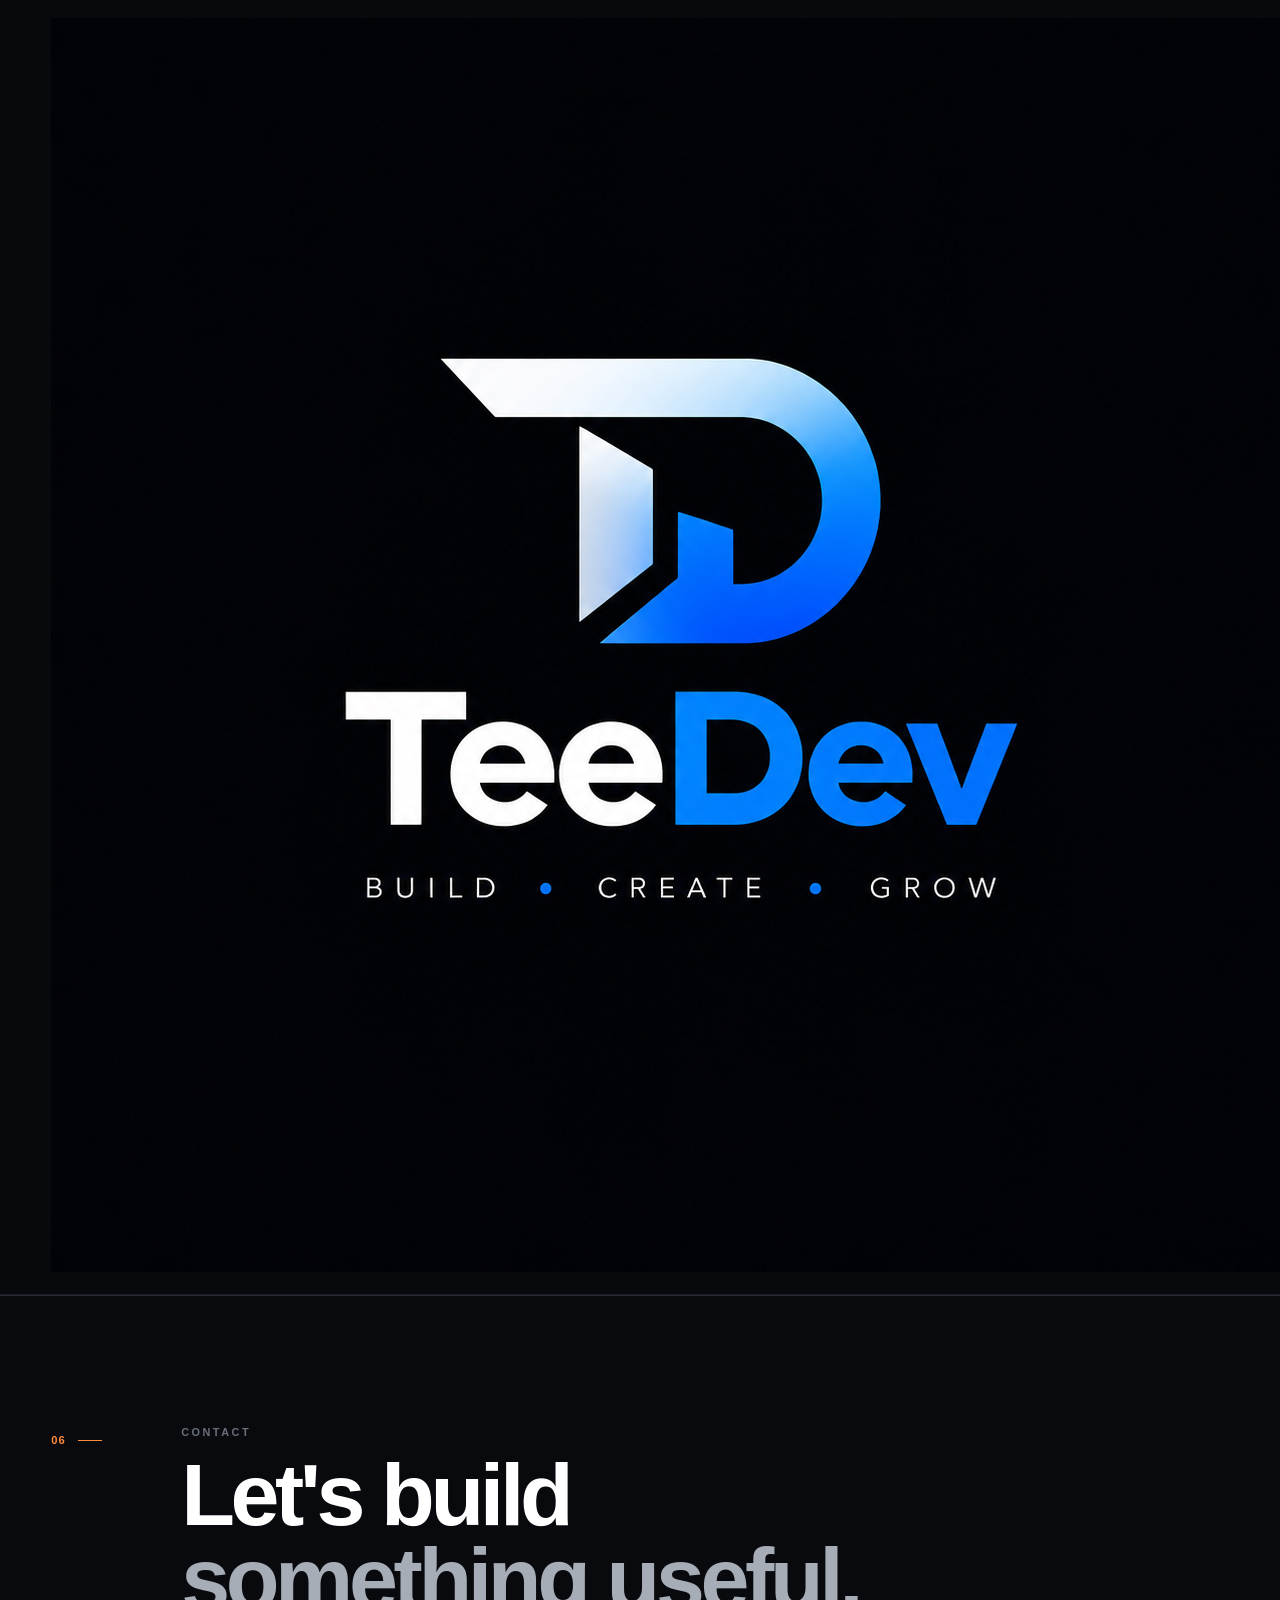
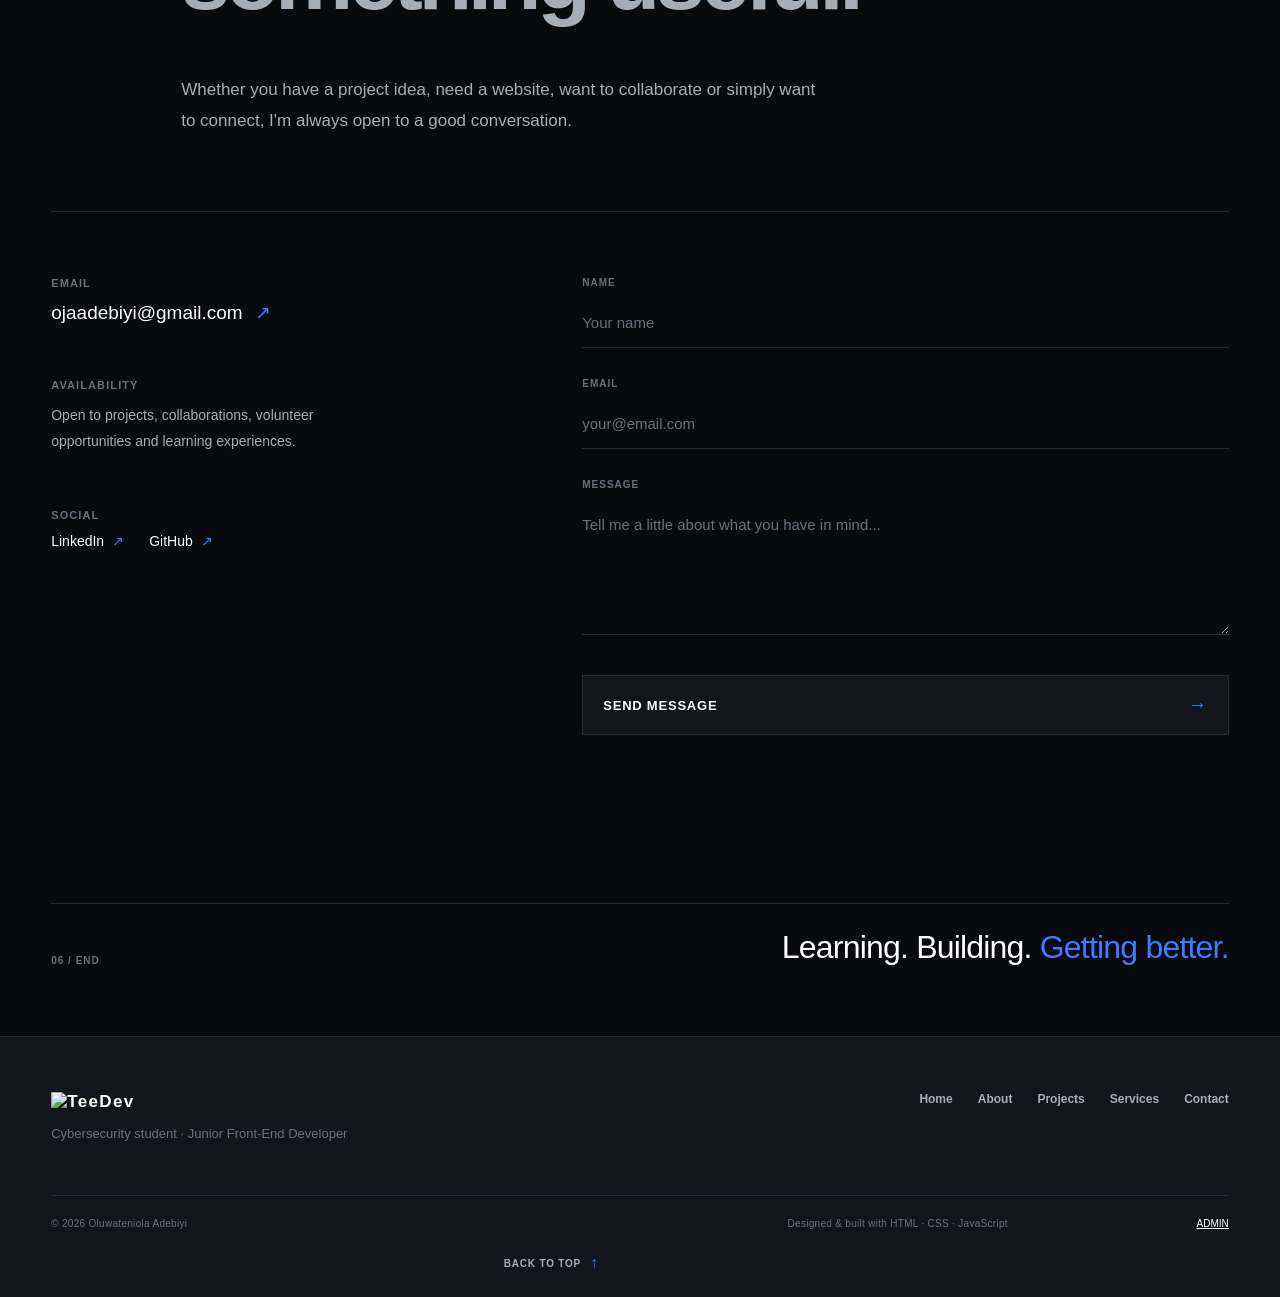
==== commit 3c74180d: "Update contact.html" ====
--- a/contact.html
+++ b/contact.html
@@ -3,7 +3,7 @@
 <header class="navbar">
 <div class="nav-container">
 <a class="logo" href="index.html">
-<img alt="TeeDev" src="img/teedev-logo.png"/>
+<img alt="TeeDev" src="TeeDev Logo.png"/>
 </a>
 <button aria-expanded="false" aria-label="Open navigation" class="menu-toggle" type="button">
 <span></span><span></span><span></span>
@@ -149,4 +149,4 @@
 </div>
 </div>
 </footer>
-<script src="portfolio.js"></script><script src="https://cdn.jsdelivr.net/npm/@supabase/supabase-js@2"></script><script src="supabase-config.js"></script><script src="portfolio.js"></script></body></html>+<script src="portfolio.js"></script><script src="https://cdn.jsdelivr.net/npm/@supabase/supabase-js@2"></script><script src="supabase-config.js"></script><script src="portfolio.js"></script></body></html>
